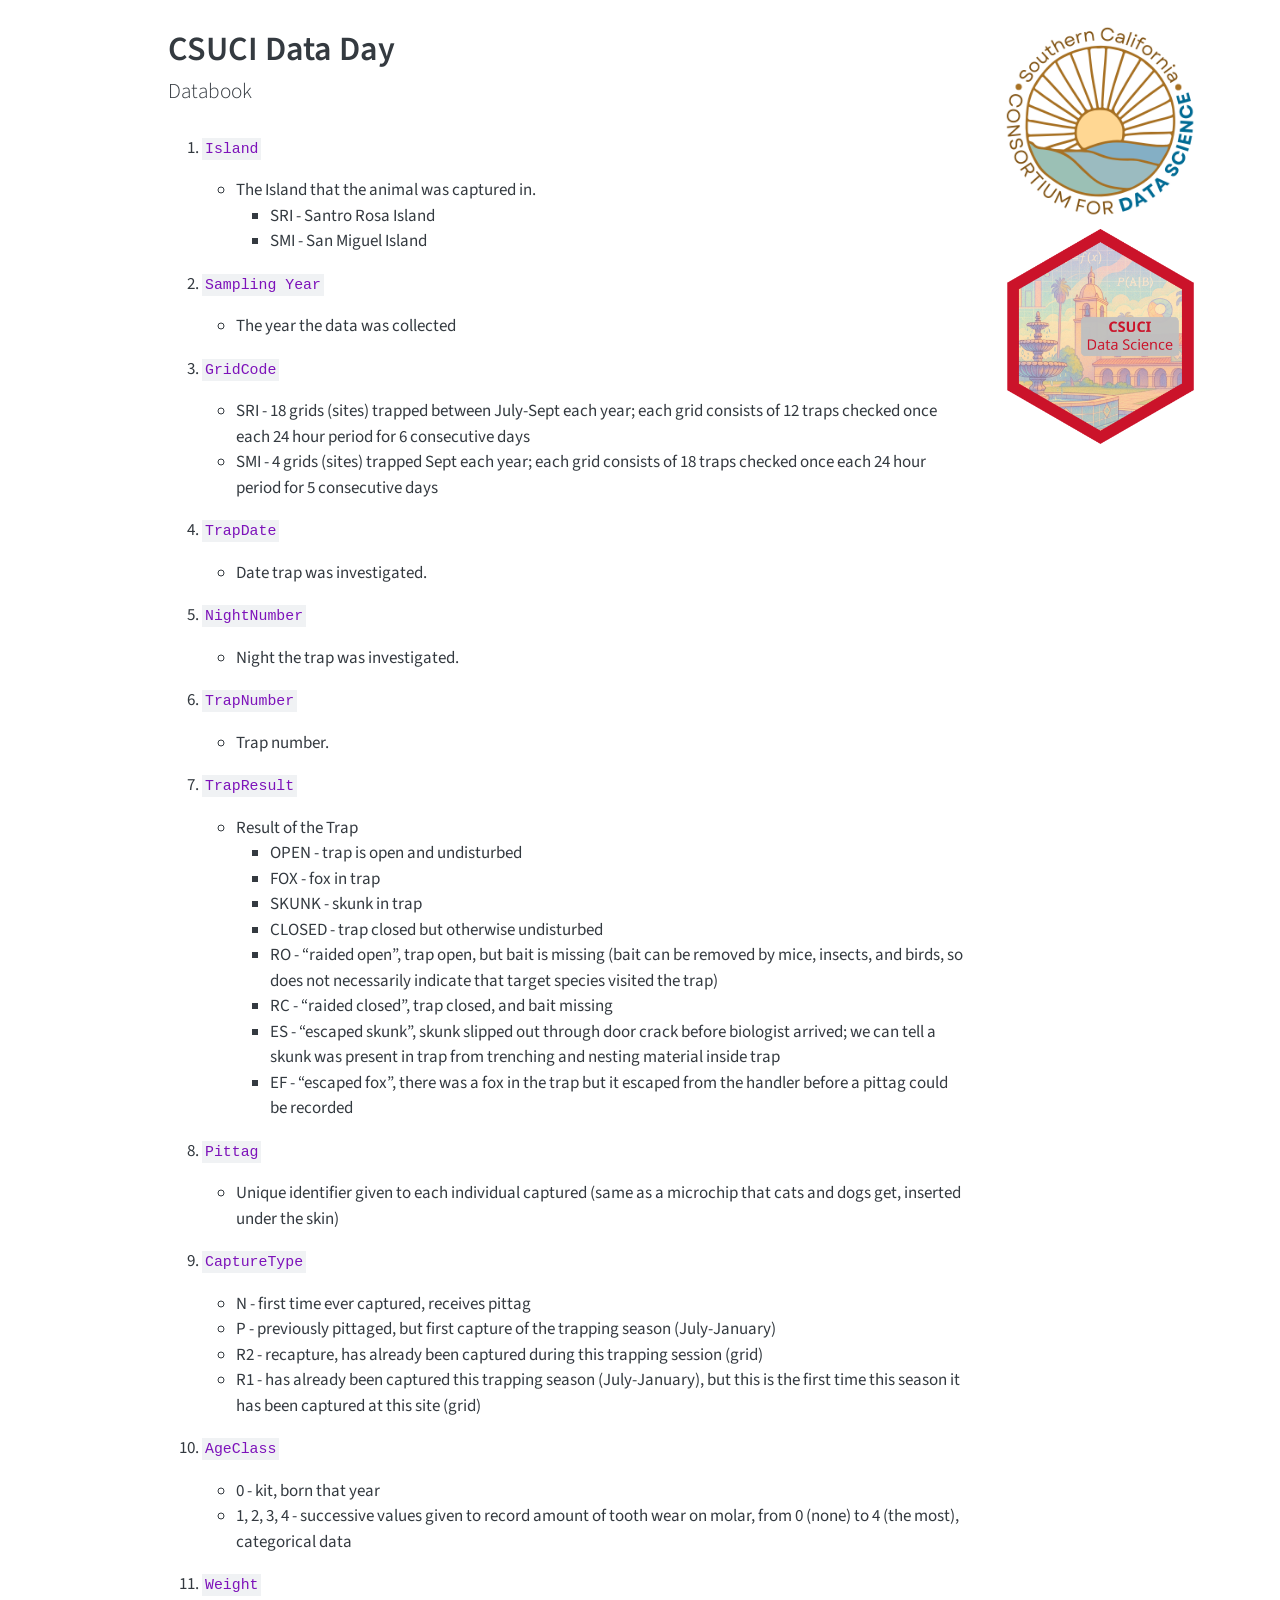
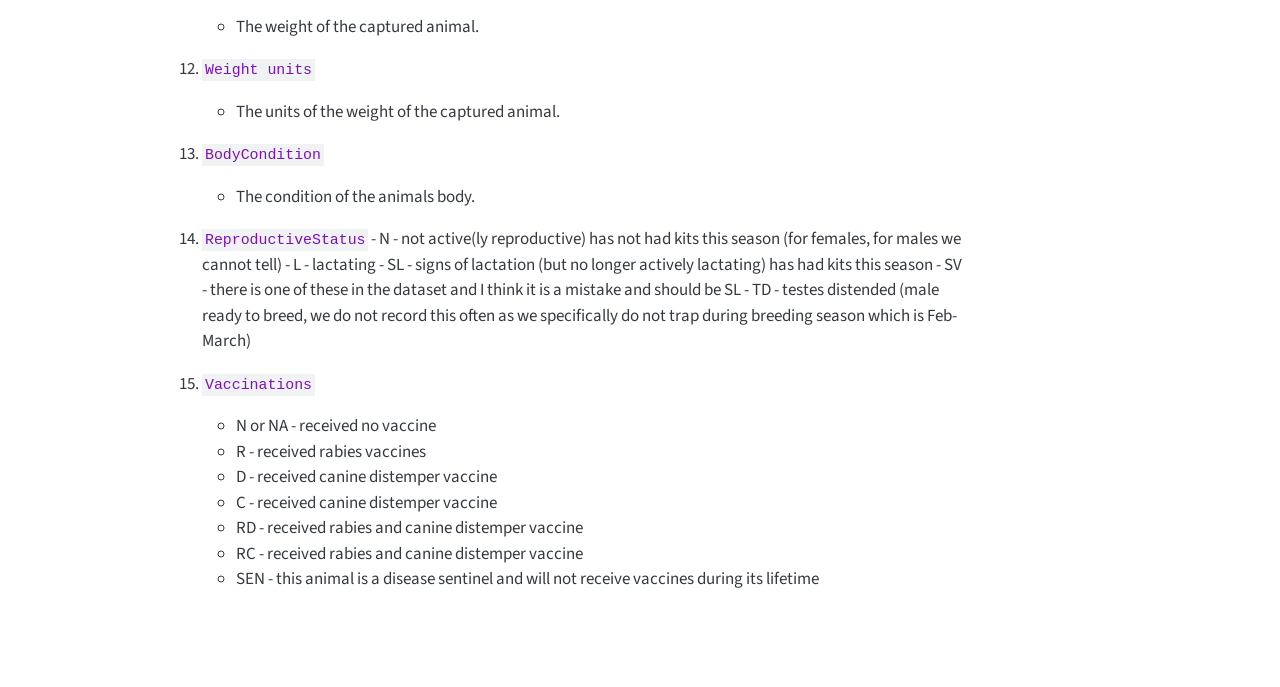
==== docs/databook.html @ dd6a7073 "Updates" ====
<!DOCTYPE html>
<html xmlns="http://www.w3.org/1999/xhtml" lang="en" xml:lang="en"><head>

<meta charset="utf-8">
<meta name="generator" content="quarto-1.10.18">

<meta name="viewport" content="width=device-width, initial-scale=1.0, user-scalable=yes">


<title>CSUCI Data Day</title>
<style>
/* Default styles provided by pandoc.
** See https://pandoc.org/MANUAL.html#variables-for-html for config info.
*/
span.smallcaps{font-variant: small-caps;}
div.columns{display: flex; gap: 1.5em;}
div.column{flex: auto;}
@media screen {
div.columns{gap: min(4vw, 1.5em);}
div.column{overflow-x: auto;}
}
div.hanging-indent{margin-left: 1.5em; text-indent: -1.5em;}
ul.task-list{list-style: none;}
ul.task-list li input[type="checkbox"] {
  width: 0.8em;
  margin: 0 0.8em 0.2em -1em; /* quarto-specific, see https://github.com/quarto-dev/quarto-cli/issues/4556 */ 
  vertical-align: middle;
}
</style>


<script src="site_libs/quarto-nav/quarto-nav.js"></script>
<script src="site_libs/quarto-nav/headroom.min.js"></script>
<script src="site_libs/clipboard/clipboard.min.js"></script>
<script src="site_libs/quarto-search/autocomplete.umd.js"></script>
<script src="site_libs/quarto-search/fuse.min.js"></script>
<script src="site_libs/quarto-search/quarto-search.js"></script>
<meta name="quarto:offset" content="./">
<script src="site_libs/quarto-html/quarto.js" type="module"></script>
<script src="site_libs/quarto-html/tabsets/tabsets.js" type="module"></script>
<script src="site_libs/quarto-html/popper.min.js"></script>
<script src="site_libs/quarto-html/tippy.umd.min.js"></script>
<script src="site_libs/quarto-html/anchor.min.js"></script>
<link href="site_libs/quarto-html/tippy.css" rel="stylesheet">
<link href="site_libs/quarto-html/quarto-syntax-highlighting-64a204ab8560d761af7679ceaba22944.css" rel="stylesheet" id="quarto-text-highlighting-styles">
<script src="site_libs/bootstrap/bootstrap.min.js"></script>
<link href="site_libs/bootstrap/bootstrap-icons.css" rel="stylesheet">
<link href="site_libs/bootstrap/bootstrap-1b3b5937cdb6a43c8b1cc6bb4ac6672c.min.css" rel="stylesheet" append-hash="true" id="quarto-bootstrap" data-mode="light">
<script id="quarto-search-options" type="application/json">{
  "location": "navbar",
  "copy-button": false,
  "collapse-after": 3,
  "panel-placement": "end",
  "type": "overlay",
  "limit": 50,
  "keyboard-shortcut": [
    "f",
    "/",
    "s"
  ],
  "show-item-context": false,
  "language": {
    "search-no-results-text": "No results",
    "search-matching-documents-text": "matching documents",
    "search-copy-link-title": "Copy link to search",
    "search-hide-matches-text": "Hide additional matches",
    "search-more-match-text": "more match in this document",
    "search-more-matches-text": "more matches in this document",
    "search-clear-button-title": "Clear",
    "search-text-placeholder": "",
    "search-detached-cancel-button-title": "Cancel",
    "search-submit-button-title": "Submit",
    "search-label": "Search"
  }
}</script>


<link rel="stylesheet" href="styles.css">
</head>

<body class="quarto-light">

<div id="quarto-search-results"></div>
<!-- content -->
<div id="quarto-content" class="quarto-container page-columns page-rows-contents page-layout-article">
<!-- sidebar -->
<!-- margin-sidebar -->
    <div id="quarto-margin-sidebar" class="sidebar margin-sidebar"><div class="quarto-margin-header"><div class="margin-header-item">
<p><img src="./img/SCCDS.png" class="img-fluid"> <img src="./img/csuci_ds2.png" class="img-fluid"></p>
</div></div>
        
    </div>
<!-- main -->
<main class="content" id="quarto-document-content">

<header id="title-block-header" class="quarto-title-block default">
<div class="quarto-title">
<h1 class="title">CSUCI Data Day</h1>
<p class="subtitle lead">Databook</p>
</div>



<div class="quarto-title-meta">

    
  
    
  </div>
  


</header>


<ol type="1">
<li><p><code>Island</code></p>
<ul>
<li>The Island that the animal was captured in.
<ul>
<li>SRI - Santro Rosa Island</li>
<li>SMI - San Miguel Island</li>
</ul></li>
</ul></li>
<li><p><code>Sampling Year</code></p>
<ul>
<li>The year the data was collected</li>
</ul></li>
<li><p><code>GridCode</code></p>
<ul>
<li>SRI - 18 grids (sites) trapped between July-Sept each year; each grid consists of 12 traps checked once each 24 hour period for 6 consecutive days</li>
<li>SMI - 4 grids (sites) trapped Sept each year; each grid consists of 18 traps checked once each 24 hour period for 5 consecutive days</li>
</ul></li>
<li><p><code>TrapDate</code></p>
<ul>
<li>Date trap was investigated.</li>
</ul></li>
<li><p><code>NightNumber</code></p>
<ul>
<li>Night the trap was investigated.</li>
</ul></li>
<li><p><code>TrapNumber</code></p>
<ul>
<li>Trap number.</li>
</ul></li>
<li><p><code>TrapResult</code></p>
<ul>
<li>Result of the Trap
<ul>
<li>OPEN - trap is open and undisturbed</li>
<li>FOX - fox in trap</li>
<li>SKUNK - skunk in trap</li>
<li>CLOSED - trap closed but otherwise undisturbed</li>
<li>RO - “raided open”, trap open, but bait is missing (bait can be removed by mice, insects, and birds, so does not necessarily indicate that target species visited the trap)</li>
<li>RC - “raided closed”, trap closed, and bait missing</li>
<li>ES - “escaped skunk”, skunk slipped out through door crack before biologist arrived; we can tell a skunk was present in trap from trenching and nesting material inside trap</li>
<li>EF - “escaped fox”, there was a fox in the trap but it escaped from the handler before a pittag could be recorded</li>
</ul></li>
</ul></li>
<li><p><code>Pittag</code></p>
<ul>
<li>Unique identifier given to each individual captured (same as a microchip that cats and dogs get, inserted under the skin)</li>
</ul></li>
<li><p><code>CaptureType</code></p>
<ul>
<li>N - first time ever captured, receives pittag</li>
<li>P - previously pittaged, but first capture of the trapping season (July-January)</li>
<li>R2 - recapture, has already been captured during this trapping session (grid)</li>
<li>R1 - has already been captured this trapping season (July-January), but this is the first time this season it has been captured at this site (grid)</li>
</ul></li>
<li><p><code>AgeClass</code></p>
<ul>
<li>0 - kit, born that year</li>
<li>1, 2, 3, 4 - successive values given to record amount of tooth wear on molar, from 0 (none) to 4 (the most), categorical data</li>
</ul></li>
<li><p><code>Weight</code></p>
<ul>
<li>The weight of the captured animal.</li>
</ul></li>
<li><p><code>Weight units</code></p>
<ul>
<li>The units of the weight of the captured animal.</li>
</ul></li>
<li><p><code>BodyCondition</code></p>
<ul>
<li>The condition of the animals body.</li>
</ul></li>
<li><p><code>ReproductiveStatus</code> - N - not active(ly reproductive) has not had kits this season (for females, for males we cannot tell) - L - lactating - SL - signs of lactation (but no longer actively lactating) has had kits this season - SV - there is one of these in the dataset and I think it is a mistake and should be SL - TD - testes distended (male ready to breed, we do not record this often as we specifically do not trap during breeding season which is Feb-March)</p></li>
<li><p><code>Vaccinations</code></p>
<ul>
<li>N or NA - received no vaccine</li>
<li>R - received rabies vaccines</li>
<li>D - received canine distemper vaccine</li>
<li>C - received canine distemper vaccine</li>
<li>RD - received rabies and canine distemper vaccine</li>
<li>RC - received rabies and canine distemper vaccine</li>
<li>SEN - this animal is a disease sentinel and will not receive vaccines during its lifetime</li>
</ul></li>
</ol>



</main> <!-- /main -->
<script id="quarto-html-after-body" type="application/javascript">
  window.document.addEventListener("DOMContentLoaded", function (event) {
    const icon = "";
    const anchorJS = new window.AnchorJS();
    anchorJS.options = {
      placement: 'right',
      icon: icon
    };
    anchorJS.add('.anchored');
    const isCodeAnnotation = (el) => {
      for (const clz of el.classList) {
        if (clz.startsWith('code-annotation-')) {                     
          return true;
        }
      }
      return false;
    }
    const onCopySuccess = function(e) {
      // button target
      const button = e.trigger;
      // don't keep focus
      button.blur();
      // flash "checked"
      button.classList.add('code-copy-button-checked');
      var currentTitle = button.getAttribute("title");
      button.setAttribute("title", "Copied!");
      let tooltip;
      if (window.bootstrap) {
        button.setAttribute("data-bs-toggle", "tooltip");
        button.setAttribute("data-bs-placement", "left");
        button.setAttribute("data-bs-title", "Copied!");
        tooltip = new bootstrap.Tooltip(button, 
          { trigger: "manual", 
            customClass: "code-copy-button-tooltip",
            offset: [0, -8]});
        tooltip.show();    
      }
      setTimeout(function() {
        if (tooltip) {
          tooltip.hide();
          button.removeAttribute("data-bs-title");
          button.removeAttribute("data-bs-toggle");
          button.removeAttribute("data-bs-placement");
        }
        button.setAttribute("title", currentTitle);
        button.classList.remove('code-copy-button-checked');
      }, 1000);
      // clear code selection
      e.clearSelection();
    }
    const getTextToCopy = function(trigger) {
      const outerScaffold = trigger.parentElement.cloneNode(true);
      const codeEl = outerScaffold.querySelector('code');
      for (const childEl of codeEl.children) {
        if (isCodeAnnotation(childEl)) {
          childEl.remove();
        }
      }
      return codeEl.innerText;
    }
    const clipboard = new window.ClipboardJS('.code-copy-button:not([data-in-quarto-modal])', {
      text: getTextToCopy
    });
    clipboard.on('success', onCopySuccess);
    if (window.document.getElementById('quarto-embedded-source-code-modal')) {
      const clipboardModal = new window.ClipboardJS('.code-copy-button[data-in-quarto-modal]', {
        text: getTextToCopy,
        container: window.document.getElementById('quarto-embedded-source-code-modal')
      });
      clipboardModal.on('success', onCopySuccess);
    }
      var localhostRegex = new RegExp(/^(?:http|https):\/\/localhost\:?[0-9]*\//);
      var mailtoRegex = new RegExp(/^mailto:/);
        var filterRegex = new RegExp("www\.inqs\.info\/ci_data_day_26");
      var isInternal = (href) => {
          return filterRegex.test(href) || localhostRegex.test(href) || mailtoRegex.test(href);
      }
      // Inspect non-navigation links and adorn them if external
     var links = window.document.querySelectorAll('a[href]:not(.nav-link):not(.navbar-brand):not(.toc-action):not(.sidebar-link):not(.sidebar-item-toggle):not(.pagination-link):not(.no-external):not([aria-hidden]):not(.dropdown-item):not(.quarto-navigation-tool):not(.about-link)');
      for (var i=0; i<links.length; i++) {
        const link = links[i];
        if (!isInternal(link.href)) {
          // undo the damage that might have been done by quarto-nav.js in the case of
          // links that we want to consider external
          if (link.dataset.originalHref !== undefined) {
            link.href = link.dataset.originalHref;
          }
        }
      }
    function tippyHover(el, contentFn, onTriggerFn, onUntriggerFn) {
      const config = {
        allowHTML: true,
        maxWidth: 500,
        delay: 100,
        arrow: false,
        appendTo: function(el) {
            return el.parentElement;
        },
        interactive: true,
        interactiveBorder: 10,
        theme: 'quarto',
        placement: 'bottom-start',
      };
      if (contentFn) {
        config.content = contentFn;
      }
      if (onTriggerFn) {
        config.onTrigger = onTriggerFn;
      }
      if (onUntriggerFn) {
        config.onUntrigger = onUntriggerFn;
      }
      window.tippy(el, config); 
    }
    const noterefs = window.document.querySelectorAll('a[role="doc-noteref"]');
    for (var i=0; i<noterefs.length; i++) {
      const ref = noterefs[i];
      tippyHover(ref, function() {
        // use id or data attribute instead here
        let href = ref.getAttribute('data-footnote-href') || ref.getAttribute('href');
        try { href = new URL(href).hash; } catch {}
        const id = href.replace(/^#\/?/, "");
        const note = window.document.getElementById(id);
        if (note) {
          return note.innerHTML;
        } else {
          return "";
        }
      });
    }
    const xrefs = window.document.querySelectorAll('a.quarto-xref');
    const processXRef = (id, note) => {
      // Strip column container classes
      const stripColumnClz = (el) => {
        el.classList.remove("page-full", "page-columns");
        if (el.children) {
          for (const child of el.children) {
            stripColumnClz(child);
          }
        }
      }
      stripColumnClz(note)
      if (id === null || id.startsWith('sec-')) {
        // Special case sections, only their first couple elements
        const container = document.createElement("div");
        if (note.children && note.children.length > 2) {
          container.appendChild(note.children[0].cloneNode(true));
          for (let i = 1; i < note.children.length; i++) {
            const child = note.children[i];
            if (child.tagName === "P" && child.innerText === "") {
              continue;
            } else {
              container.appendChild(child.cloneNode(true));
              break;
            }
          }
          if (window.Quarto?.typesetMath) {
            window.Quarto.typesetMath(container);
          }
          return container.innerHTML
        } else {
          if (window.Quarto?.typesetMath) {
            window.Quarto.typesetMath(note);
          }
          return note.innerHTML;
        }
      } else {
        // Remove any anchor links if they are present
        const anchorLink = note.querySelector('a.anchorjs-link');
        if (anchorLink) {
          anchorLink.remove();
        }
        if (window.Quarto?.typesetMath) {
          window.Quarto.typesetMath(note);
        }
        if (note.classList.contains("callout")) {
          return note.outerHTML;
        } else {
          return note.innerHTML;
        }
      }
    }
    for (var i=0; i<xrefs.length; i++) {
      const xref = xrefs[i];
      tippyHover(xref, undefined, function(instance) {
        instance.disable();
        let url = xref.getAttribute('href');
        let hash = undefined; 
        if (url.startsWith('#')) {
          hash = url;
        } else {
          try { hash = new URL(url).hash; } catch {}
        }
        if (hash) {
          const id = hash.replace(/^#\/?/, "");
          const note = window.document.getElementById(id);
          if (note !== null) {
            try {
              const html = processXRef(id, note.cloneNode(true));
              instance.setContent(html);
            } finally {
              instance.enable();
              instance.show();
            }
          } else {
            // See if we can fetch this
            fetch(url.split('#')[0])
            .then(res => res.text())
            .then(html => {
              const parser = new DOMParser();
              const htmlDoc = parser.parseFromString(html, "text/html");
              const note = htmlDoc.getElementById(id);
              if (note !== null) {
                const html = processXRef(id, note);
                instance.setContent(html);
              } 
            }).finally(() => {
              instance.enable();
              instance.show();
            });
          }
        } else {
          // See if we can fetch a full url (with no hash to target)
          // This is a special case and we should probably do some content thinning / targeting
          fetch(url)
          .then(res => res.text())
          .then(html => {
            const parser = new DOMParser();
            const htmlDoc = parser.parseFromString(html, "text/html");
            const note = htmlDoc.querySelector('main.content');
            if (note !== null) {
              // This should only happen for chapter cross references
              // (since there is no id in the URL)
              // remove the first header
              if (note.children.length > 0 && note.children[0].tagName === "HEADER") {
                note.children[0].remove();
              }
              const html = processXRef(null, note);
              instance.setContent(html);
            } 
          }).finally(() => {
            instance.enable();
            instance.show();
          });
        }
      }, function(instance) {
      });
    }
        let selectedAnnoteEl;
        const selectorForAnnotation = ( cell, annotation) => {
          let cellAttr = 'data-code-cell="' + cell + '"';
          let lineAttr = 'data-code-annotation="' +  annotation + '"';
          const selector = 'span[' + cellAttr + '][' + lineAttr + ']';
          return selector;
        }
        const selectCodeLines = (annoteEl) => {
          const doc = window.document;
          const targetCell = annoteEl.getAttribute("data-target-cell");
          const targetAnnotation = annoteEl.getAttribute("data-target-annotation");
          const annoteSpan = window.document.querySelector(selectorForAnnotation(targetCell, targetAnnotation));
          const lines = annoteSpan.getAttribute("data-code-lines").split(",");
          const lineIds = lines.map((line) => {
            return targetCell + "-" + line;
          })
          let top = null;
          let height = null;
          let parent = null;
          if (lineIds.length > 0) {
              //compute the position of the single el (top and bottom and make a div)
              const el = window.document.getElementById(lineIds[0]);
              top = el.offsetTop;
              height = el.offsetHeight;
              parent = el.parentElement.parentElement;
            if (lineIds.length > 1) {
              const lastEl = window.document.getElementById(lineIds[lineIds.length - 1]);
              const bottom = lastEl.offsetTop + lastEl.offsetHeight;
              height = bottom - top;
            }
            if (top !== null && height !== null && parent !== null) {
              // cook up a div (if necessary) and position it 
              let div = window.document.getElementById("code-annotation-line-highlight");
              if (div === null) {
                div = window.document.createElement("div");
                div.setAttribute("id", "code-annotation-line-highlight");
                div.style.position = 'absolute';
                parent.appendChild(div);
              }
              div.style.top = top - 2 + "px";
              div.style.height = height + 4 + "px";
              div.style.left = 0;
              let gutterDiv = window.document.getElementById("code-annotation-line-highlight-gutter");
              if (gutterDiv === null) {
                gutterDiv = window.document.createElement("div");
                gutterDiv.setAttribute("id", "code-annotation-line-highlight-gutter");
                gutterDiv.style.position = 'absolute';
                const codeCell = window.document.getElementById(targetCell);
                const gutter = codeCell.querySelector('.code-annotation-gutter');
                gutter.appendChild(gutterDiv);
              }
              gutterDiv.style.top = top - 2 + "px";
              gutterDiv.style.height = height + 4 + "px";
            }
            selectedAnnoteEl = annoteEl;
          }
        };
        const unselectCodeLines = () => {
          const elementsIds = ["code-annotation-line-highlight", "code-annotation-line-highlight-gutter"];
          elementsIds.forEach((elId) => {
            const div = window.document.getElementById(elId);
            if (div) {
              div.remove();
            }
          });
          selectedAnnoteEl = undefined;
        };
          // Handle positioning of the toggle
      window.addEventListener(
        "resize",
        throttle(() => {
          elRect = undefined;
          if (selectedAnnoteEl) {
            selectCodeLines(selectedAnnoteEl);
          }
        }, 10)
      );
      function throttle(fn, ms) {
      let throttle = false;
      let timer;
        return (...args) => {
          if(!throttle) { // first call gets through
              fn.apply(this, args);
              throttle = true;
          } else { // all the others get throttled
              if(timer) clearTimeout(timer); // cancel #2
              timer = setTimeout(() => {
                fn.apply(this, args);
                timer = throttle = false;
              }, ms);
          }
        };
      }
        // Attach click handler to the DT
        const annoteDls = window.document.querySelectorAll('dt[data-target-cell]');
        for (const annoteDlNode of annoteDls) {
          annoteDlNode.addEventListener('click', (event) => {
            const clickedEl = event.target;
            if (clickedEl !== selectedAnnoteEl) {
              unselectCodeLines();
              const activeEl = window.document.querySelector('dt[data-target-cell].code-annotation-active');
              if (activeEl) {
                activeEl.classList.remove('code-annotation-active');
              }
              selectCodeLines(clickedEl);
              clickedEl.classList.add('code-annotation-active');
            } else {
              // Unselect the line
              unselectCodeLines();
              clickedEl.classList.remove('code-annotation-active');
            }
          });
        }
    const findCites = (el) => {
      const parentEl = el.parentElement;
      if (parentEl) {
        const cites = parentEl.dataset.cites;
        if (cites) {
          return {
            el,
            cites: cites.split(' ')
          };
        } else {
          return findCites(el.parentElement)
        }
      } else {
        return undefined;
      }
    };
    var bibliorefs = window.document.querySelectorAll('a[role="doc-biblioref"]');
    for (var i=0; i<bibliorefs.length; i++) {
      const ref = bibliorefs[i];
      const citeInfo = findCites(ref);
      if (citeInfo) {
        tippyHover(citeInfo.el, function() {
          var popup = window.document.createElement('div');
          citeInfo.cites.forEach(function(cite) {
            var citeDiv = window.document.createElement('div');
            citeDiv.classList.add('hanging-indent');
            citeDiv.classList.add('csl-entry');
            var biblioDiv = window.document.getElementById('ref-' + cite);
            if (biblioDiv) {
              citeDiv.innerHTML = biblioDiv.innerHTML;
            }
            popup.appendChild(citeDiv);
          });
          return popup.innerHTML;
        });
      }
    }
  });
  </script>
</div> <!-- /content -->




</body></html>
---- docs/site_libs/quarto-html/tippy.css ----
.tippy-box[data-animation=fade][data-state=hidden]{opacity:0}[data-tippy-root]{max-width:calc(100vw - 10px)}.tippy-box{position:relative;background-color:#333;color:#fff;border-radius:4px;font-size:14px;line-height:1.4;white-space:normal;outline:0;transition-property:transform,visibility,opacity}.tippy-box[data-placement^=top]>.tippy-arrow{bottom:0}.tippy-box[data-placement^=top]>.tippy-arrow:before{bottom:-7px;left:0;border-width:8px 8px 0;border-top-color:initial;transform-origin:center top}.tippy-box[data-placement^=bottom]>.tippy-arrow{top:0}.tippy-box[data-placement^=bottom]>.tippy-arrow:before{top:-7px;left:0;border-width:0 8px 8px;border-bottom-color:initial;transform-origin:center bottom}.tippy-box[data-placement^=left]>.tippy-arrow{right:0}.tippy-box[data-placement^=left]>.tippy-arrow:before{border-width:8px 0 8px 8px;border-left-color:initial;right:-7px;transform-origin:center left}.tippy-box[data-placement^=right]>.tippy-arrow{left:0}.tippy-box[data-placement^=right]>.tippy-arrow:before{left:-7px;border-width:8px 8px 8px 0;border-right-color:initial;transform-origin:center right}.tippy-box[data-inertia][data-state=visible]{transition-timing-function:cubic-bezier(.54,1.5,.38,1.11)}.tippy-arrow{width:16px;height:16px;color:#333}.tippy-arrow:before{content:"";position:absolute;border-color:transparent;border-style:solid}.tippy-content{position:relative;padding:5px 9px;z-index:1}
---- docs/site_libs/quarto-html/quarto-syntax-highlighting-64a204ab8560d761af7679ceaba22944.css ----
/* quarto syntax highlight colors */
:root {
  --quarto-hl-ot-color: #003B4F;
  --quarto-hl-at-color: #657422;
  --quarto-hl-ss-color: #20794D;
  --quarto-hl-an-color: #5E5E5E;
  --quarto-hl-fu-color: #4758AB;
  --quarto-hl-st-color: #20794D;
  --quarto-hl-cf-color: #003B4F;
  --quarto-hl-op-color: #5E5E5E;
  --quarto-hl-er-color: #AD0000;
  --quarto-hl-bn-color: #AD0000;
  --quarto-hl-al-color: #AD0000;
  --quarto-hl-va-color: #111111;
  --quarto-hl-bu-color: inherit;
  --quarto-hl-ex-color: inherit;
  --quarto-hl-pp-color: #AD0000;
  --quarto-hl-in-color: #5E5E5E;
  --quarto-hl-vs-color: #20794D;
  --quarto-hl-wa-color: #5E5E5E;
  --quarto-hl-do-color: #5E5E5E;
  --quarto-hl-im-color: #00769E;
  --quarto-hl-ch-color: #20794D;
  --quarto-hl-dt-color: #AD0000;
  --quarto-hl-fl-color: #AD0000;
  --quarto-hl-co-color: #5E5E5E;
  --quarto-hl-cv-color: #5E5E5E;
  --quarto-hl-cn-color: #8f5902;
  --quarto-hl-sc-color: #5E5E5E;
  --quarto-hl-dv-color: #AD0000;
  --quarto-hl-kw-color: #003B4F;
}

/* other quarto variables */
:root {
  --quarto-font-monospace: SFMono-Regular, Menlo, Monaco, Consolas, "Liberation Mono", "Courier New", monospace;
}

/* syntax highlight based on Pandoc's rules */
pre > code.sourceCode > span {
  color: #003B4F;
}

code.sourceCode > span {
  color: #003B4F;
}

div.sourceCode,
div.sourceCode pre.sourceCode {
  color: #003B4F;
}

/* Normal */
code span {
  color: #003B4F;
}

/* Alert */
code span.al {
  color: #AD0000;
  font-style: inherit;
}

/* Annotation */
code span.an {
  color: #5E5E5E;
  font-style: inherit;
}

/* Attribute */
code span.at {
  color: #657422;
  font-style: inherit;
}

/* BaseN */
code span.bn {
  color: #AD0000;
  font-style: inherit;
}

/* BuiltIn */
code span.bu {
  font-style: inherit;
}

/* ControlFlow */
code span.cf {
  color: #003B4F;
  font-weight: bold;
  font-style: inherit;
}

/* Char */
code span.ch {
  color: #20794D;
  font-style: inherit;
}

/* Constant */
code span.cn {
  color: #8f5902;
  font-style: inherit;
}

/* Comment */
code span.co {
  color: #5E5E5E;
  font-style: inherit;
}

/* CommentVar */
code span.cv {
  color: #5E5E5E;
  font-style: italic;
}

/* Documentation */
code span.do {
  color: #5E5E5E;
  font-style: italic;
}

/* DataType */
code span.dt {
  color: #AD0000;
  font-style: inherit;
}

/* DecVal */
code span.dv {
  color: #AD0000;
  font-style: inherit;
}

/* Error */
code span.er {
  color: #AD0000;
  font-style: inherit;
}

/* Extension */
code span.ex {
  font-style: inherit;
}

/* Float */
code span.fl {
  color: #AD0000;
  font-style: inherit;
}

/* Function */
code span.fu {
  color: #4758AB;
  font-style: inherit;
}

/* Import */
code span.im {
  color: #00769E;
  font-style: inherit;
}

/* Information */
code span.in {
  color: #5E5E5E;
  font-style: inherit;
}

/* Keyword */
code span.kw {
  color: #003B4F;
  font-weight: bold;
  font-style: inherit;
}

/* Operator */
code span.op {
  color: #5E5E5E;
  font-style: inherit;
}

/* Other */
code span.ot {
  color: #003B4F;
  font-style: inherit;
}

/* Preprocessor */
code span.pp {
  color: #AD0000;
  font-style: inherit;
}

/* SpecialChar */
code span.sc {
  color: #5E5E5E;
  font-style: inherit;
}

/* SpecialString */
code span.ss {
  color: #20794D;
  font-style: inherit;
}

/* String */
code span.st {
  color: #20794D;
  font-style: inherit;
}

/* Variable */
code span.va {
  color: #111111;
  font-style: inherit;
}

/* VerbatimString */
code span.vs {
  color: #20794D;
  font-style: inherit;
}

/* Warning */
code span.wa {
  color: #5E5E5E;
  font-style: italic;
}

.prevent-inlining {
  content: "</";
}

/*# sourceMappingURL=9d8d5bb603a83b8298b89080a598c93b.css.map */
---- docs/styles.css ----
/* css styles */
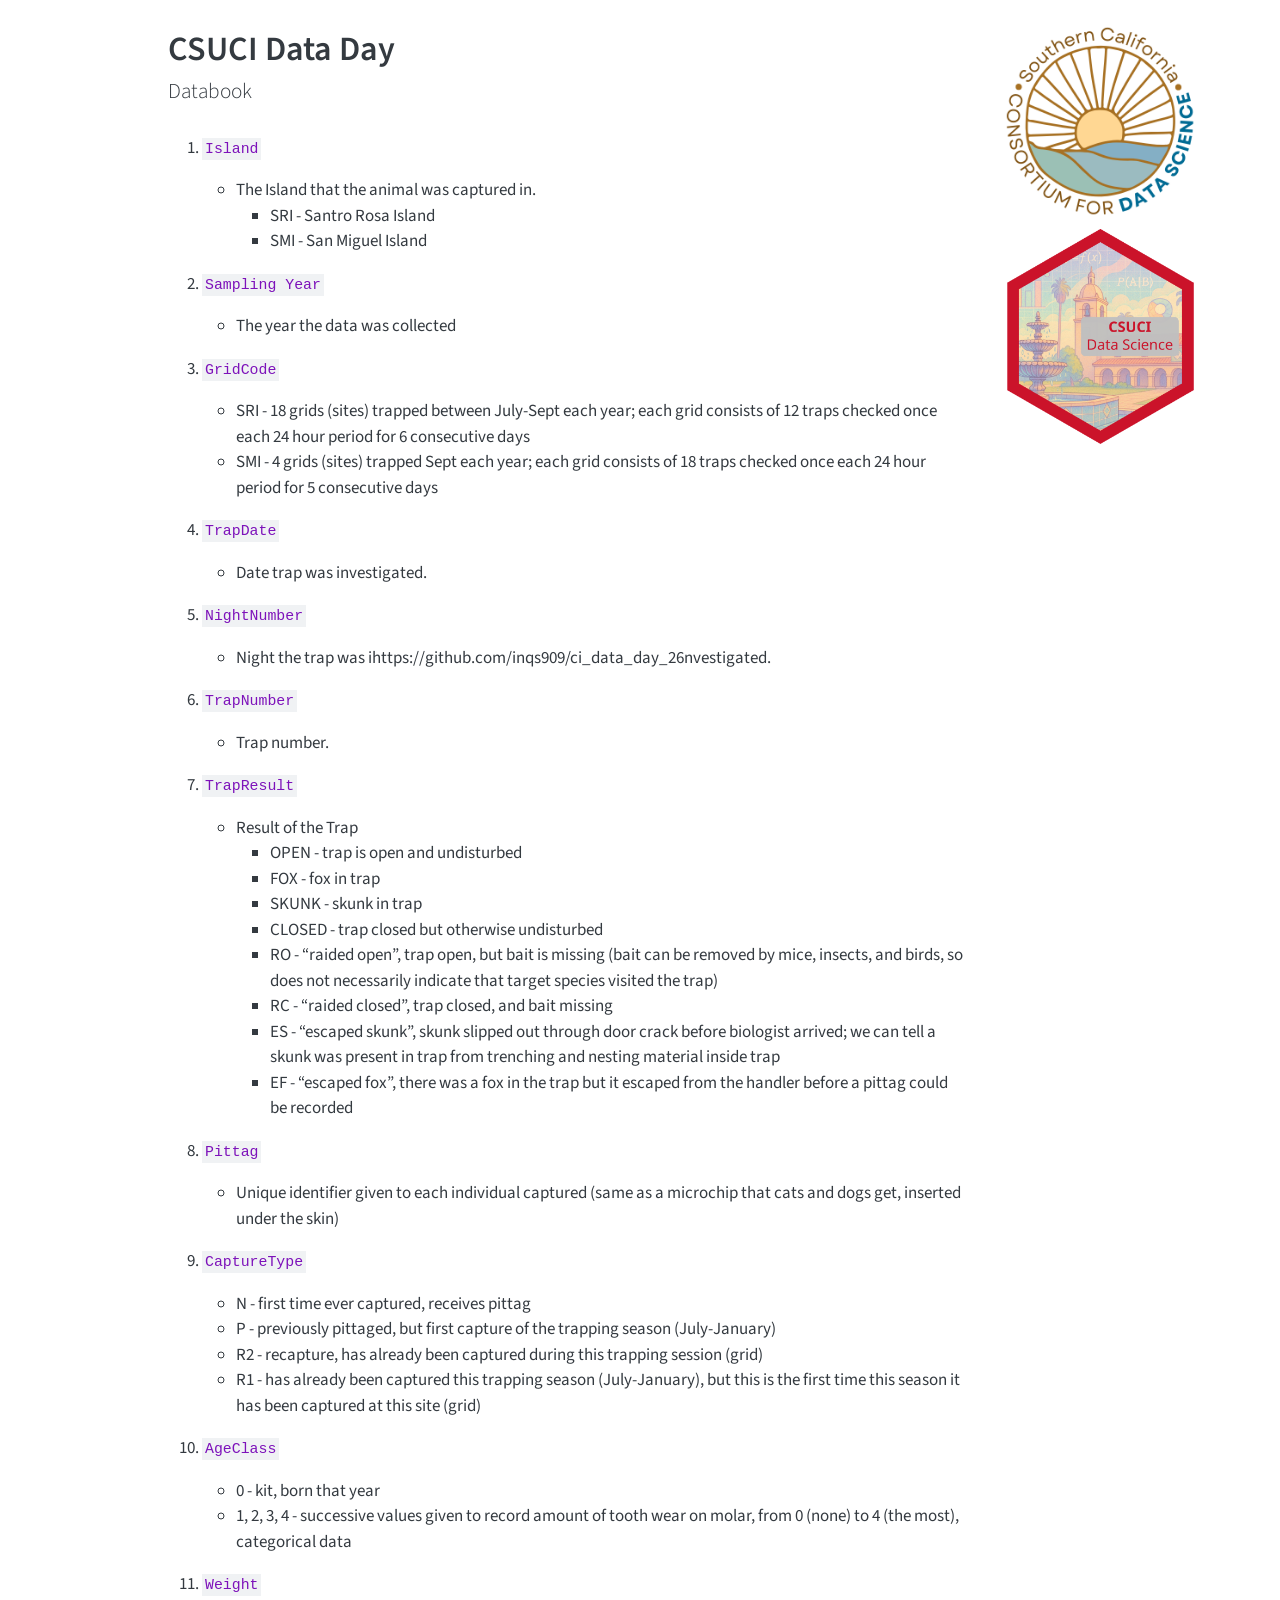
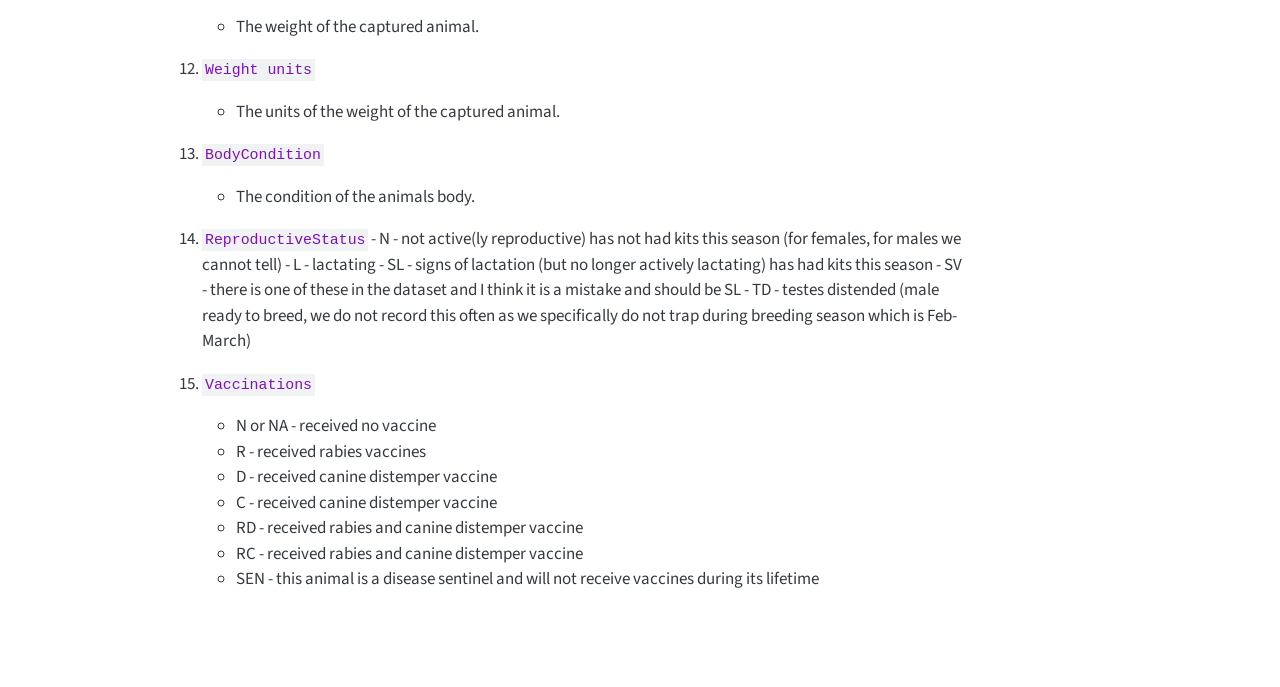
==== commit 38faeabe: "Updates" ====
--- a/docs/databook.html
+++ b/docs/databook.html
@@ -137,7 +137,7 @@
 </ul></li>
 <li><p><code>NightNumber</code></p>
 <ul>
-<li>Night the trap was investigated.</li>
+<li>Night the trap was ihttps://github.com/inqs909/ci_data_day_26nvestigated.</li>
 </ul></li>
 <li><p><code>TrapNumber</code></p>
 <ul>
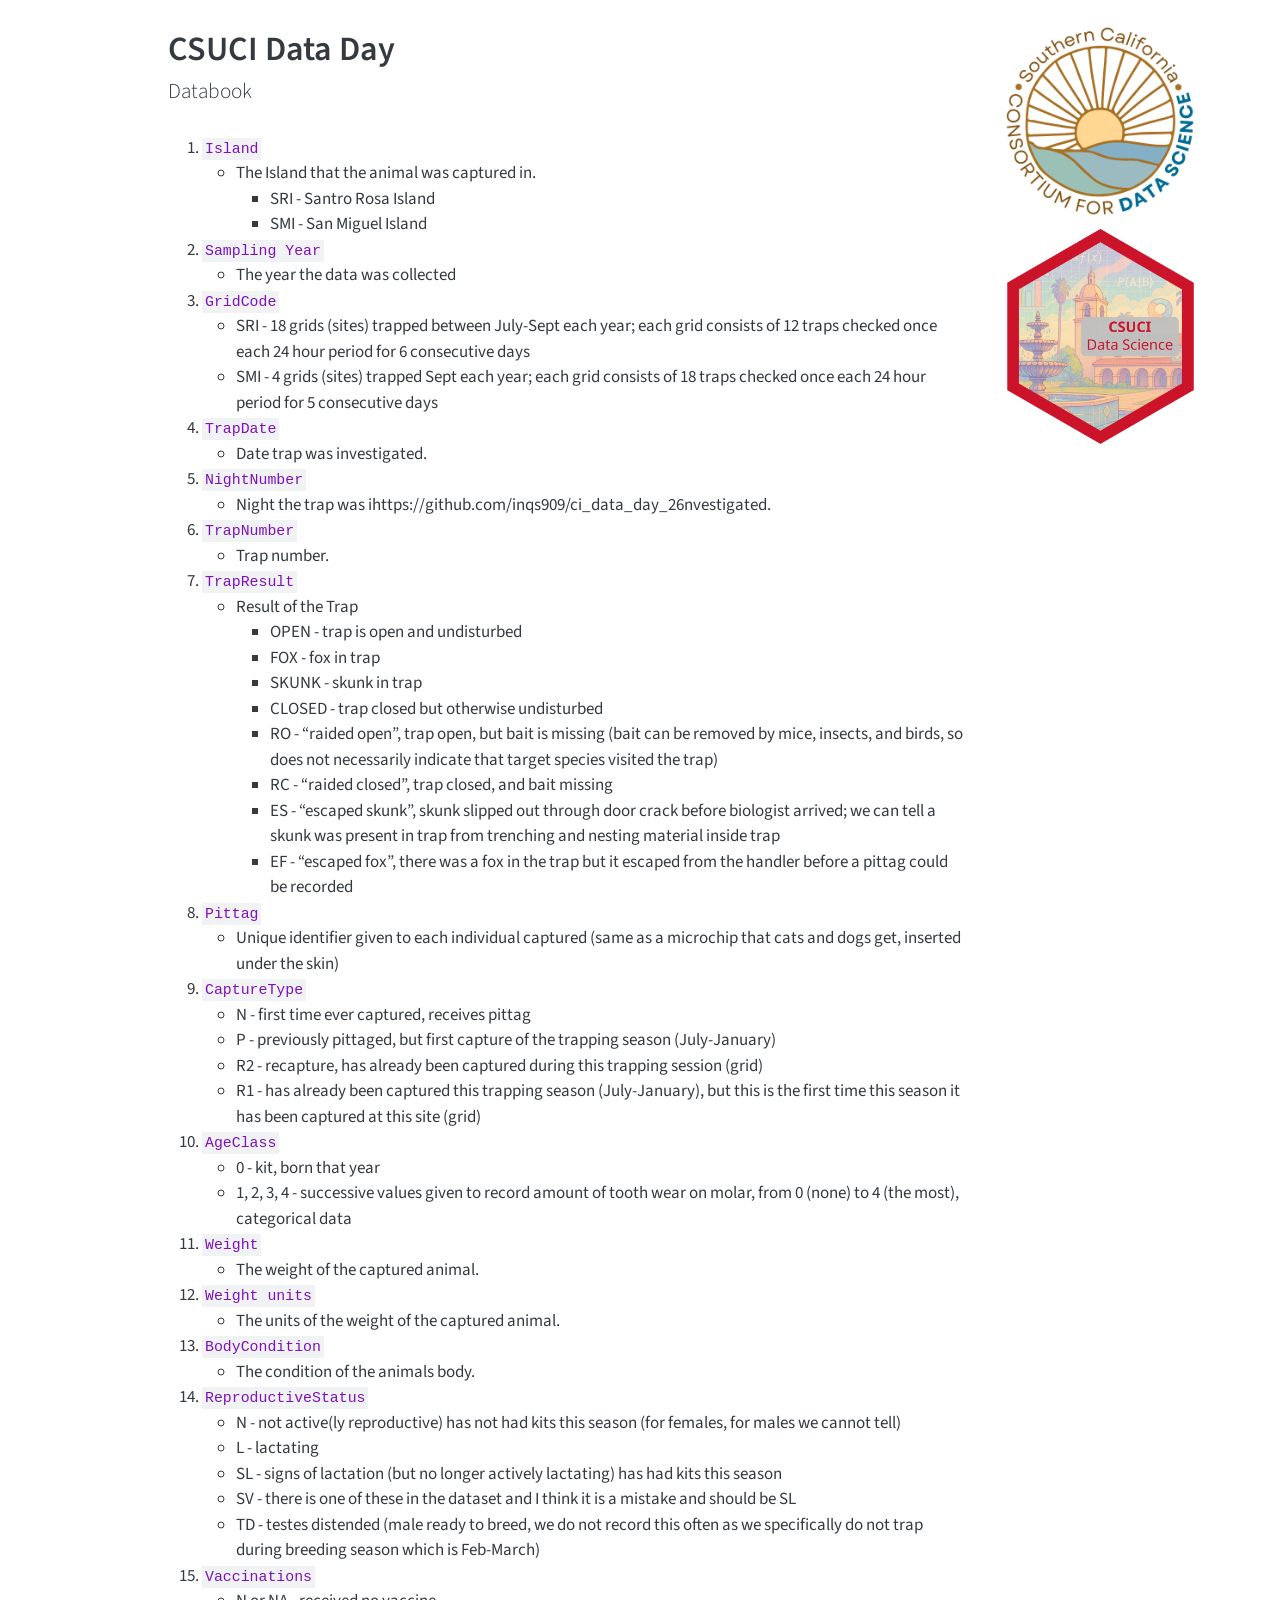
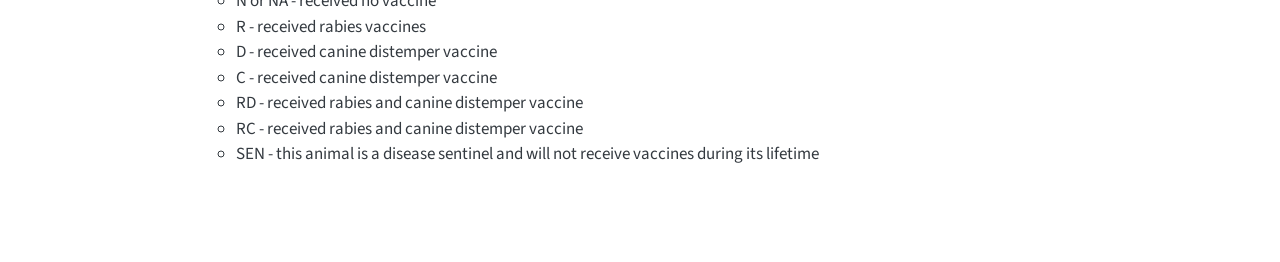
==== commit c3f909c5: "Updates" ====
--- a/docs/databook.html
+++ b/docs/databook.html
@@ -114,7 +114,7 @@
 
 
 <ol type="1">
-<li><p><code>Island</code></p>
+<li><code>Island</code>
 <ul>
 <li>The Island that the animal was captured in.
 <ul>
@@ -122,28 +122,28 @@
 <li>SMI - San Miguel Island</li>
 </ul></li>
 </ul></li>
-<li><p><code>Sampling Year</code></p>
+<li><code>Sampling Year</code>
 <ul>
 <li>The year the data was collected</li>
 </ul></li>
-<li><p><code>GridCode</code></p>
+<li><code>GridCode</code>
 <ul>
 <li>SRI - 18 grids (sites) trapped between July-Sept each year; each grid consists of 12 traps checked once each 24 hour period for 6 consecutive days</li>
 <li>SMI - 4 grids (sites) trapped Sept each year; each grid consists of 18 traps checked once each 24 hour period for 5 consecutive days</li>
 </ul></li>
-<li><p><code>TrapDate</code></p>
+<li><code>TrapDate</code>
 <ul>
 <li>Date trap was investigated.</li>
 </ul></li>
-<li><p><code>NightNumber</code></p>
+<li><code>NightNumber</code>
 <ul>
 <li>Night the trap was ihttps://github.com/inqs909/ci_data_day_26nvestigated.</li>
 </ul></li>
-<li><p><code>TrapNumber</code></p>
+<li><code>TrapNumber</code>
 <ul>
 <li>Trap number.</li>
 </ul></li>
-<li><p><code>TrapResult</code></p>
+<li><code>TrapResult</code>
 <ul>
 <li>Result of the Trap
 <ul>
@@ -157,36 +157,43 @@
 <li>EF - “escaped fox”, there was a fox in the trap but it escaped from the handler before a pittag could be recorded</li>
 </ul></li>
 </ul></li>
-<li><p><code>Pittag</code></p>
+<li><code>Pittag</code>
 <ul>
 <li>Unique identifier given to each individual captured (same as a microchip that cats and dogs get, inserted under the skin)</li>
 </ul></li>
-<li><p><code>CaptureType</code></p>
+<li><code>CaptureType</code>
 <ul>
 <li>N - first time ever captured, receives pittag</li>
 <li>P - previously pittaged, but first capture of the trapping season (July-January)</li>
 <li>R2 - recapture, has already been captured during this trapping session (grid)</li>
 <li>R1 - has already been captured this trapping season (July-January), but this is the first time this season it has been captured at this site (grid)</li>
 </ul></li>
-<li><p><code>AgeClass</code></p>
+<li><code>AgeClass</code>
 <ul>
 <li>0 - kit, born that year</li>
 <li>1, 2, 3, 4 - successive values given to record amount of tooth wear on molar, from 0 (none) to 4 (the most), categorical data</li>
 </ul></li>
-<li><p><code>Weight</code></p>
+<li><code>Weight</code>
 <ul>
 <li>The weight of the captured animal.</li>
 </ul></li>
-<li><p><code>Weight units</code></p>
+<li><code>Weight units</code>
 <ul>
 <li>The units of the weight of the captured animal.</li>
 </ul></li>
-<li><p><code>BodyCondition</code></p>
+<li><code>BodyCondition</code>
 <ul>
 <li>The condition of the animals body.</li>
 </ul></li>
-<li><p><code>ReproductiveStatus</code> - N - not active(ly reproductive) has not had kits this season (for females, for males we cannot tell) - L - lactating - SL - signs of lactation (but no longer actively lactating) has had kits this season - SV - there is one of these in the dataset and I think it is a mistake and should be SL - TD - testes distended (male ready to breed, we do not record this often as we specifically do not trap during breeding season which is Feb-March)</p></li>
-<li><p><code>Vaccinations</code></p>
+<li><code>ReproductiveStatus</code>
+<ul>
+<li>N - not active(ly reproductive) has not had kits this season (for females, for males we cannot tell)</li>
+<li>L - lactating</li>
+<li>SL - signs of lactation (but no longer actively lactating) has had kits this season</li>
+<li>SV - there is one of these in the dataset and I think it is a mistake and should be SL</li>
+<li>TD - testes distended (male ready to breed, we do not record this often as we specifically do not trap during breeding season which is Feb-March)</li>
+</ul></li>
+<li><code>Vaccinations</code>
 <ul>
 <li>N or NA - received no vaccine</li>
 <li>R - received rabies vaccines</li>
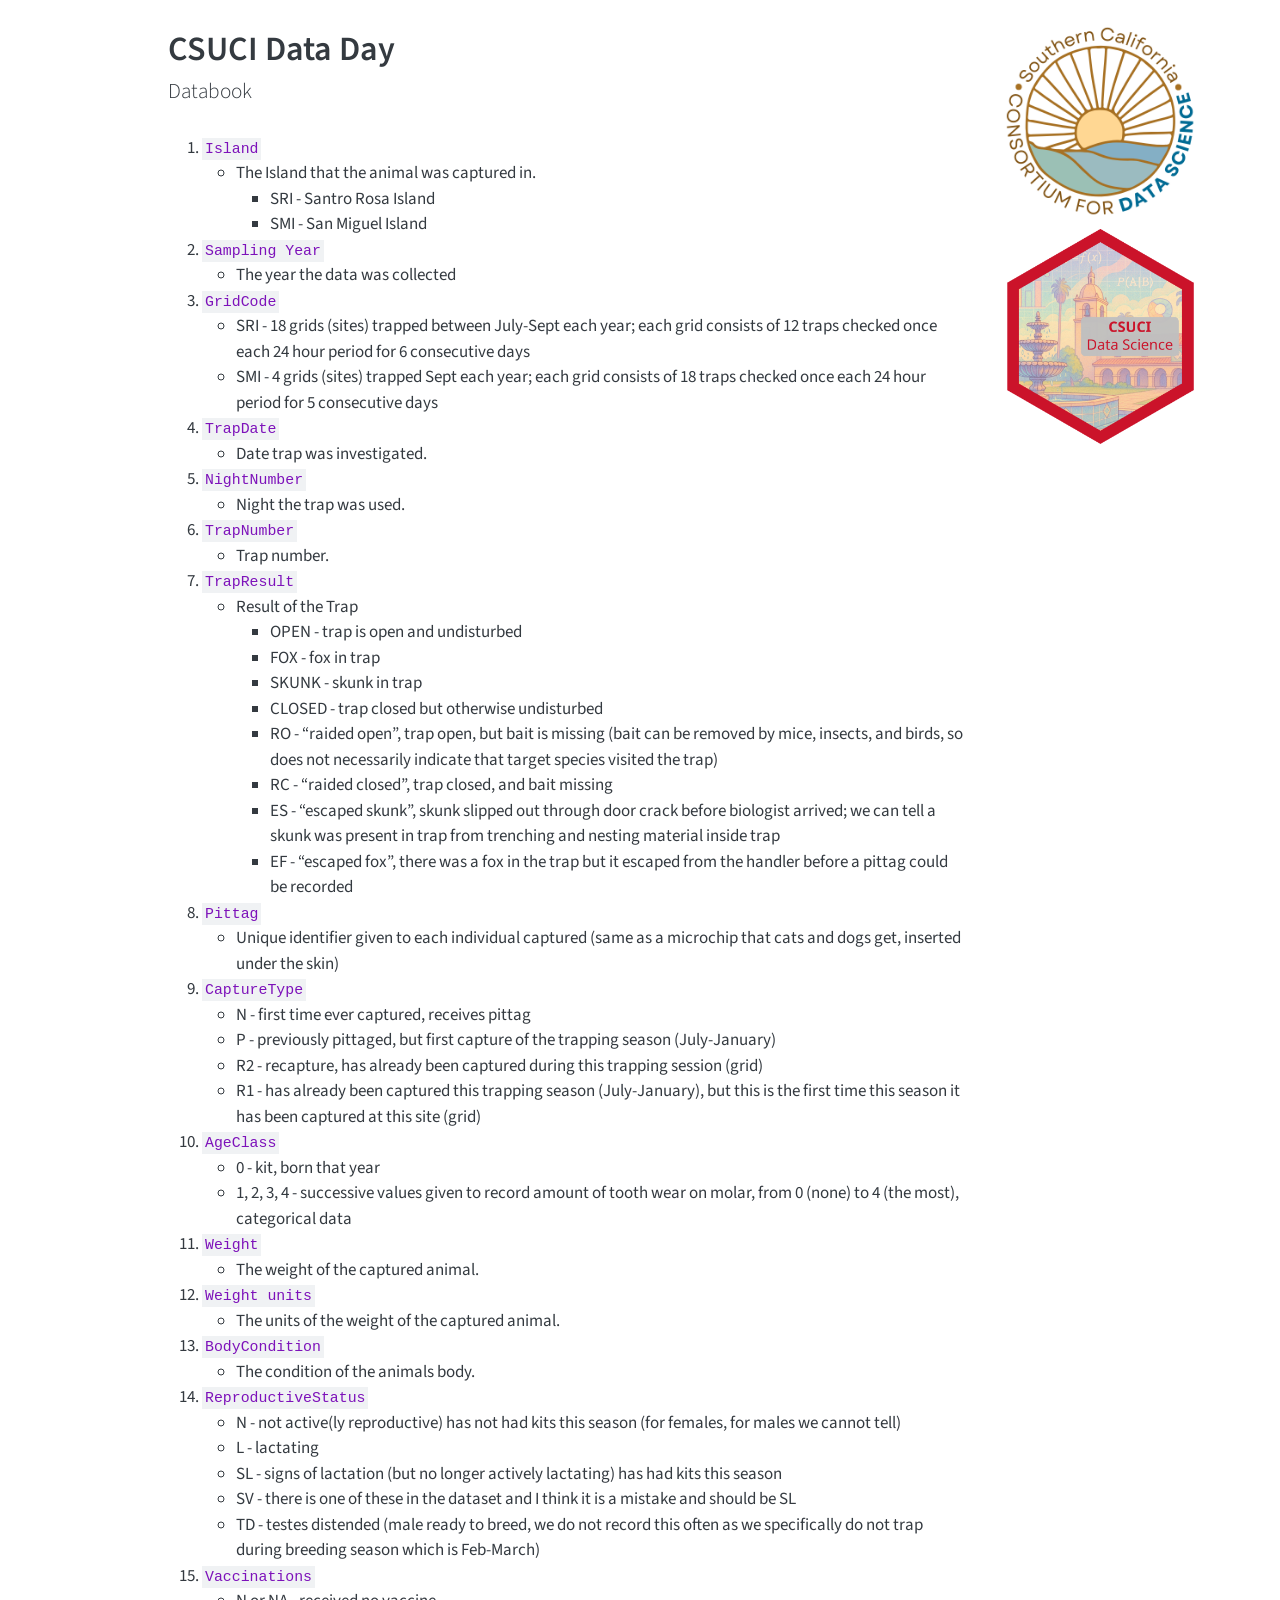
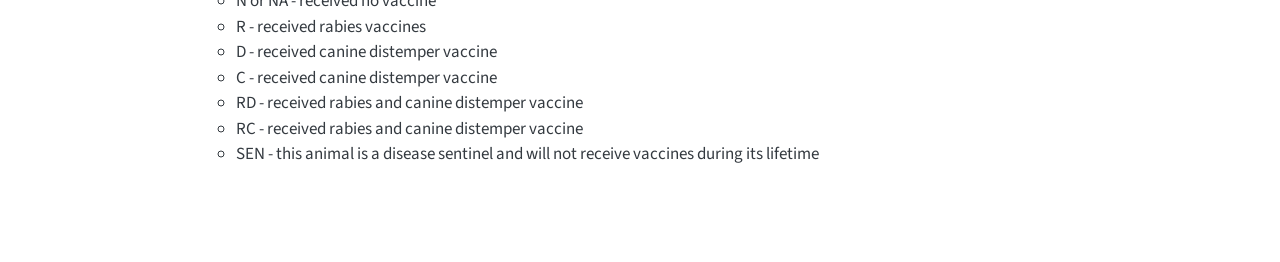
==== commit a359ea42: "Updates" ====
--- a/docs/databook.html
+++ b/docs/databook.html
@@ -137,7 +137,7 @@
 </ul></li>
 <li><code>NightNumber</code>
 <ul>
-<li>Night the trap was ihttps://github.com/inqs909/ci_data_day_26nvestigated.</li>
+<li>Night the trap was used.</li>
 </ul></li>
 <li><code>TrapNumber</code>
 <ul>
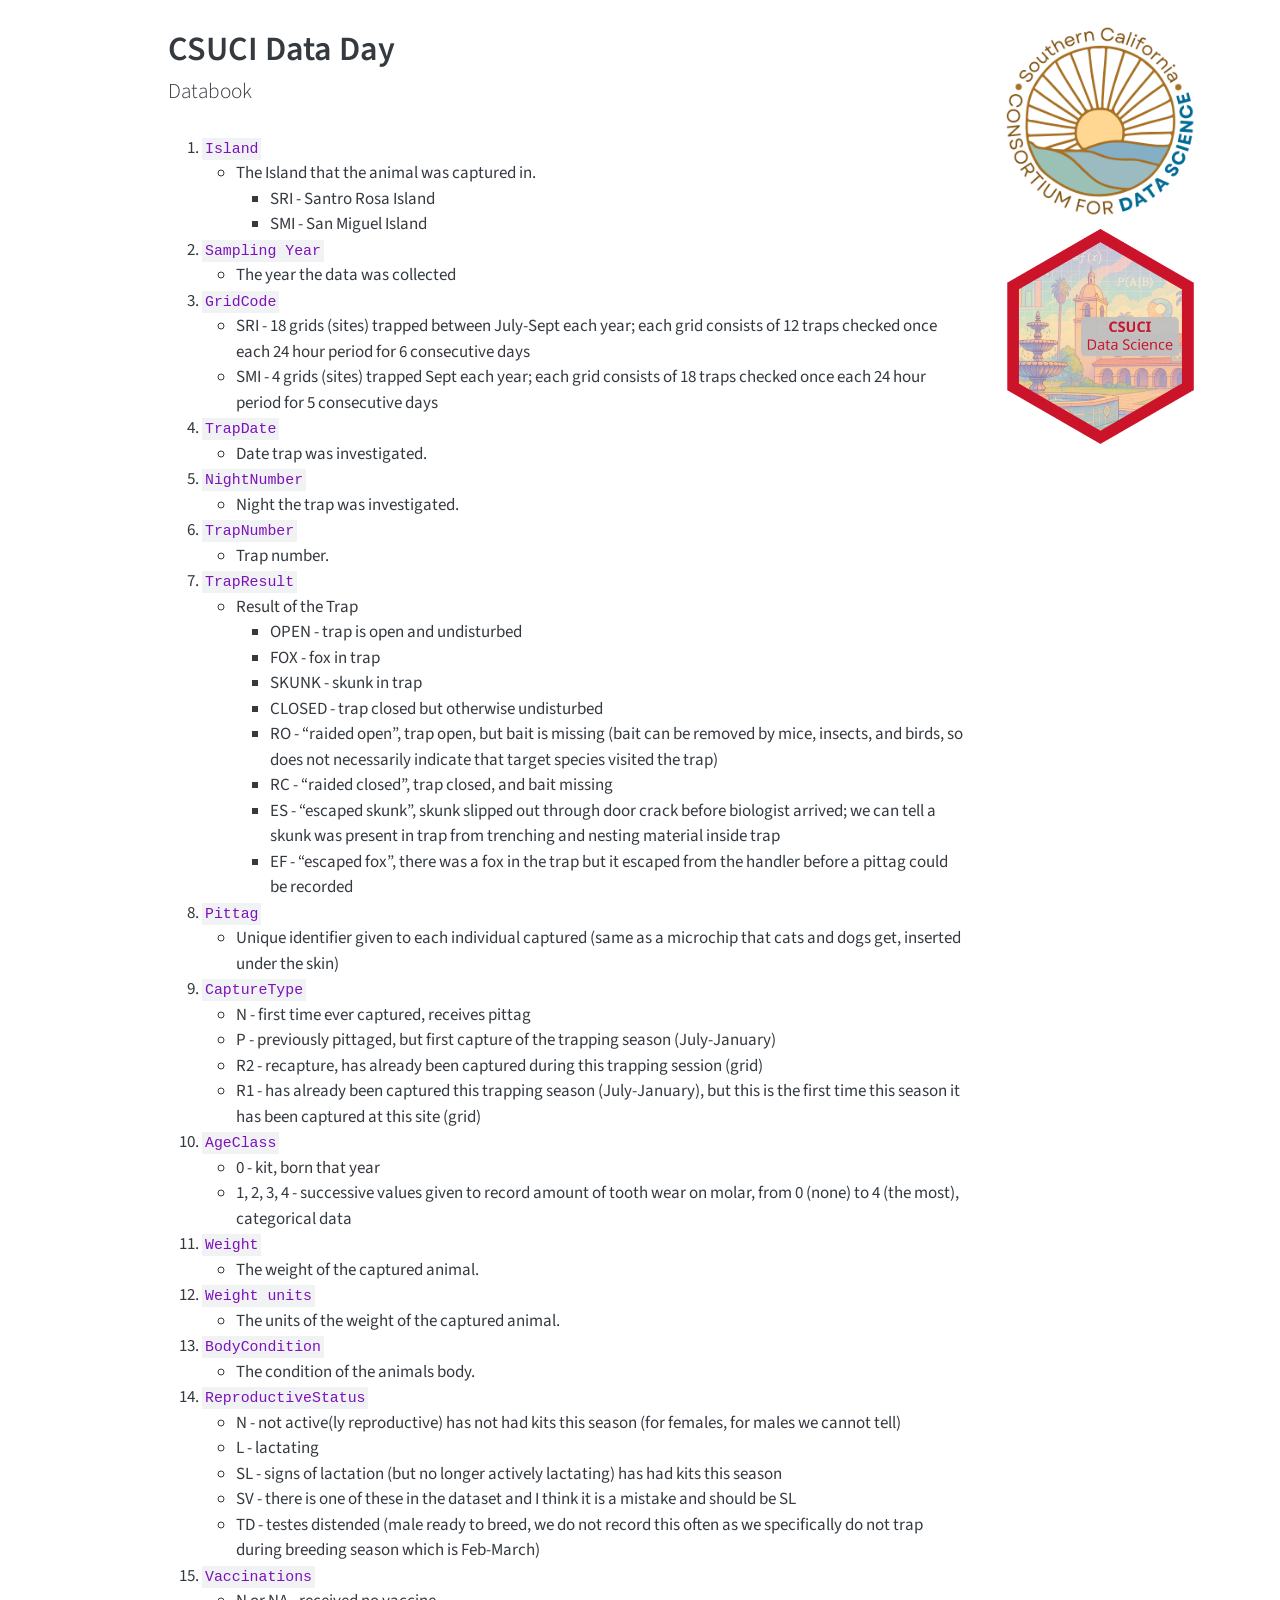
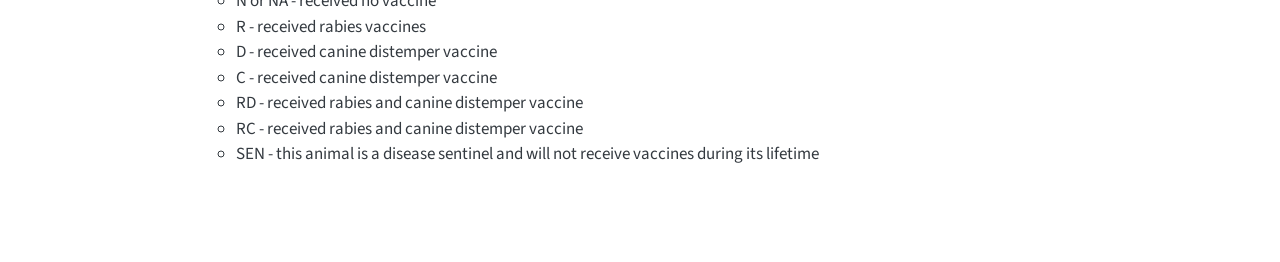
==== commit 51aab1ec: "Updates" ====
--- a/docs/databook.html
+++ b/docs/databook.html
@@ -137,7 +137,7 @@
 </ul></li>
 <li><code>NightNumber</code>
 <ul>
-<li>Night the trap was used.</li>
+<li>Night the trap was investigated.</li>
 </ul></li>
 <li><code>TrapNumber</code>
 <ul>
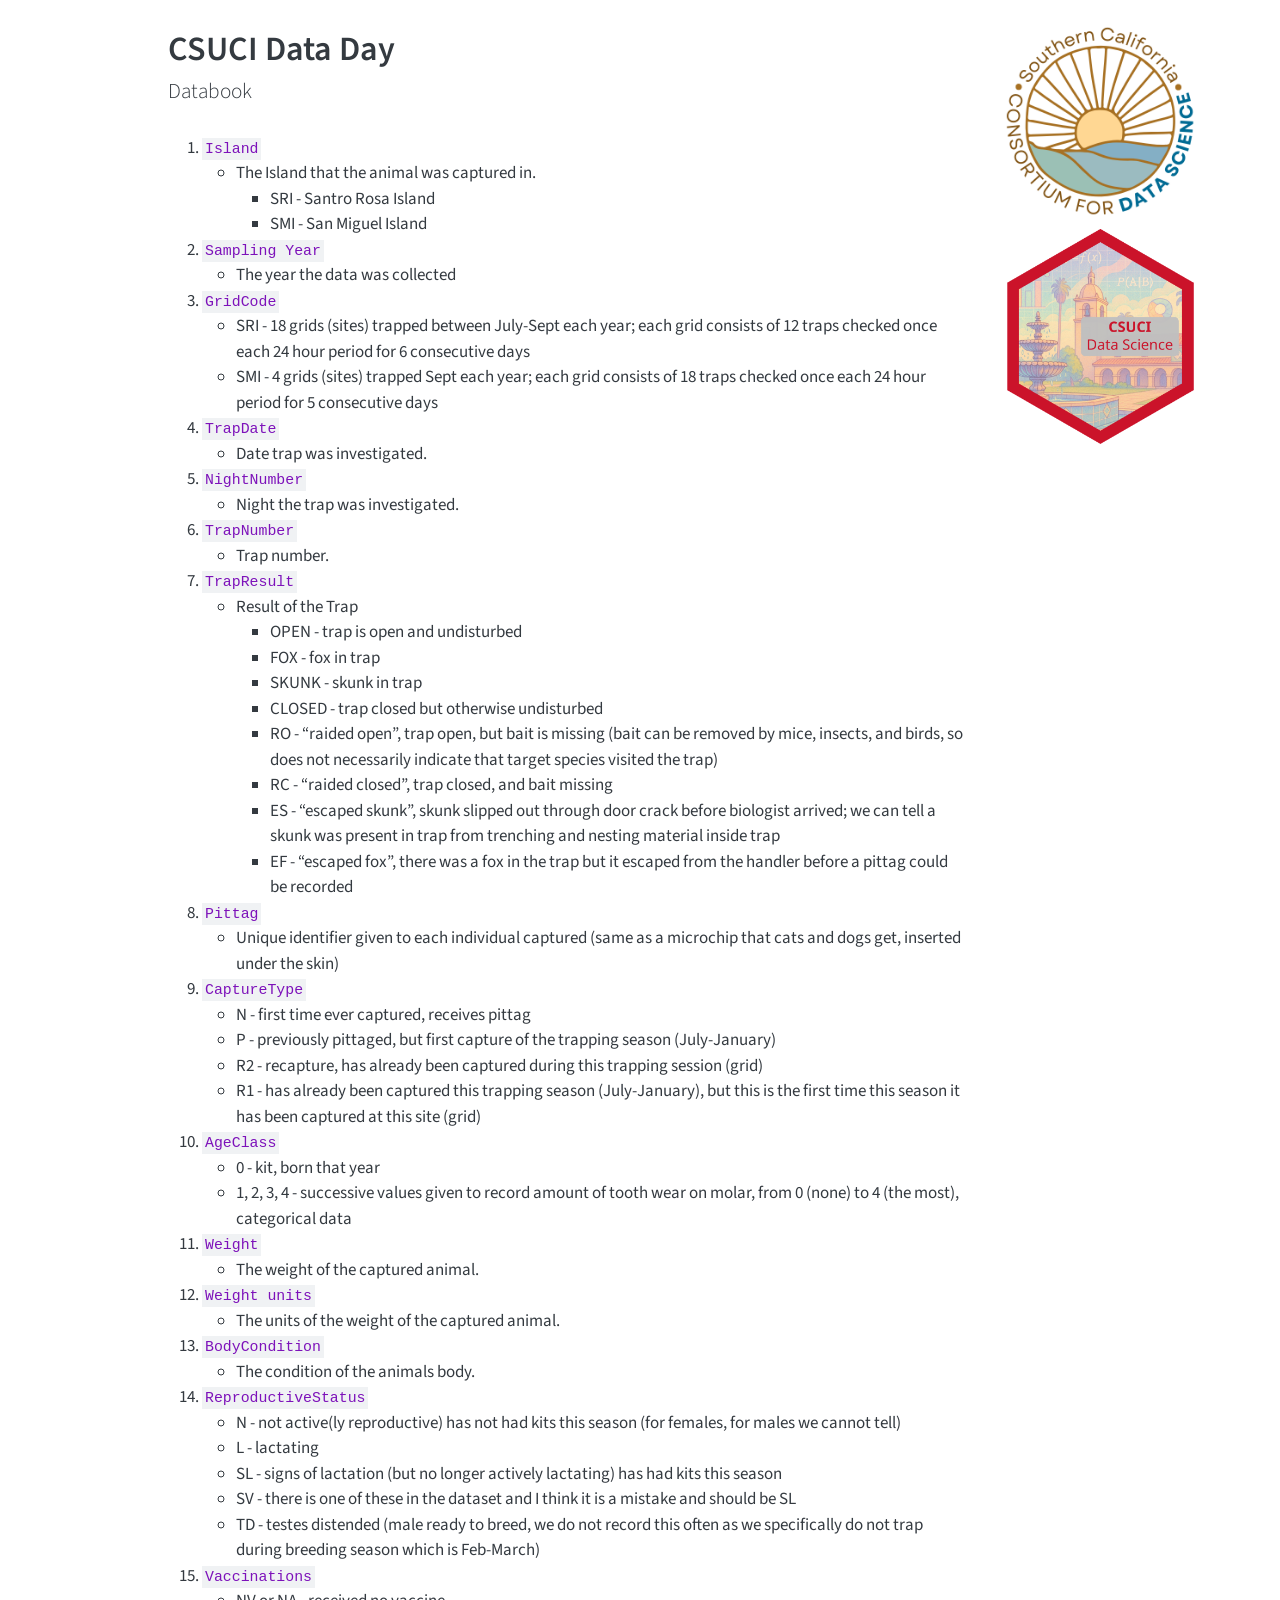
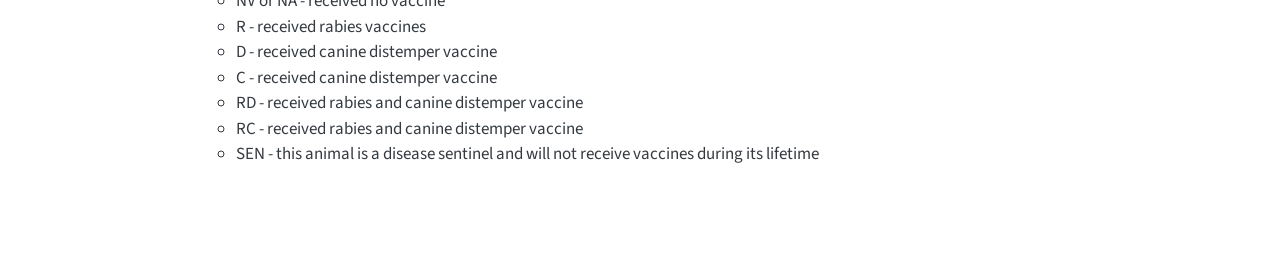
==== commit 90b13562: "Updates" ====
--- a/docs/databook.html
+++ b/docs/databook.html
@@ -195,7 +195,7 @@
 </ul></li>
 <li><code>Vaccinations</code>
 <ul>
-<li>N or NA - received no vaccine</li>
+<li>NV or NA - received no vaccine</li>
 <li>R - received rabies vaccines</li>
 <li>D - received canine distemper vaccine</li>
 <li>C - received canine distemper vaccine</li>
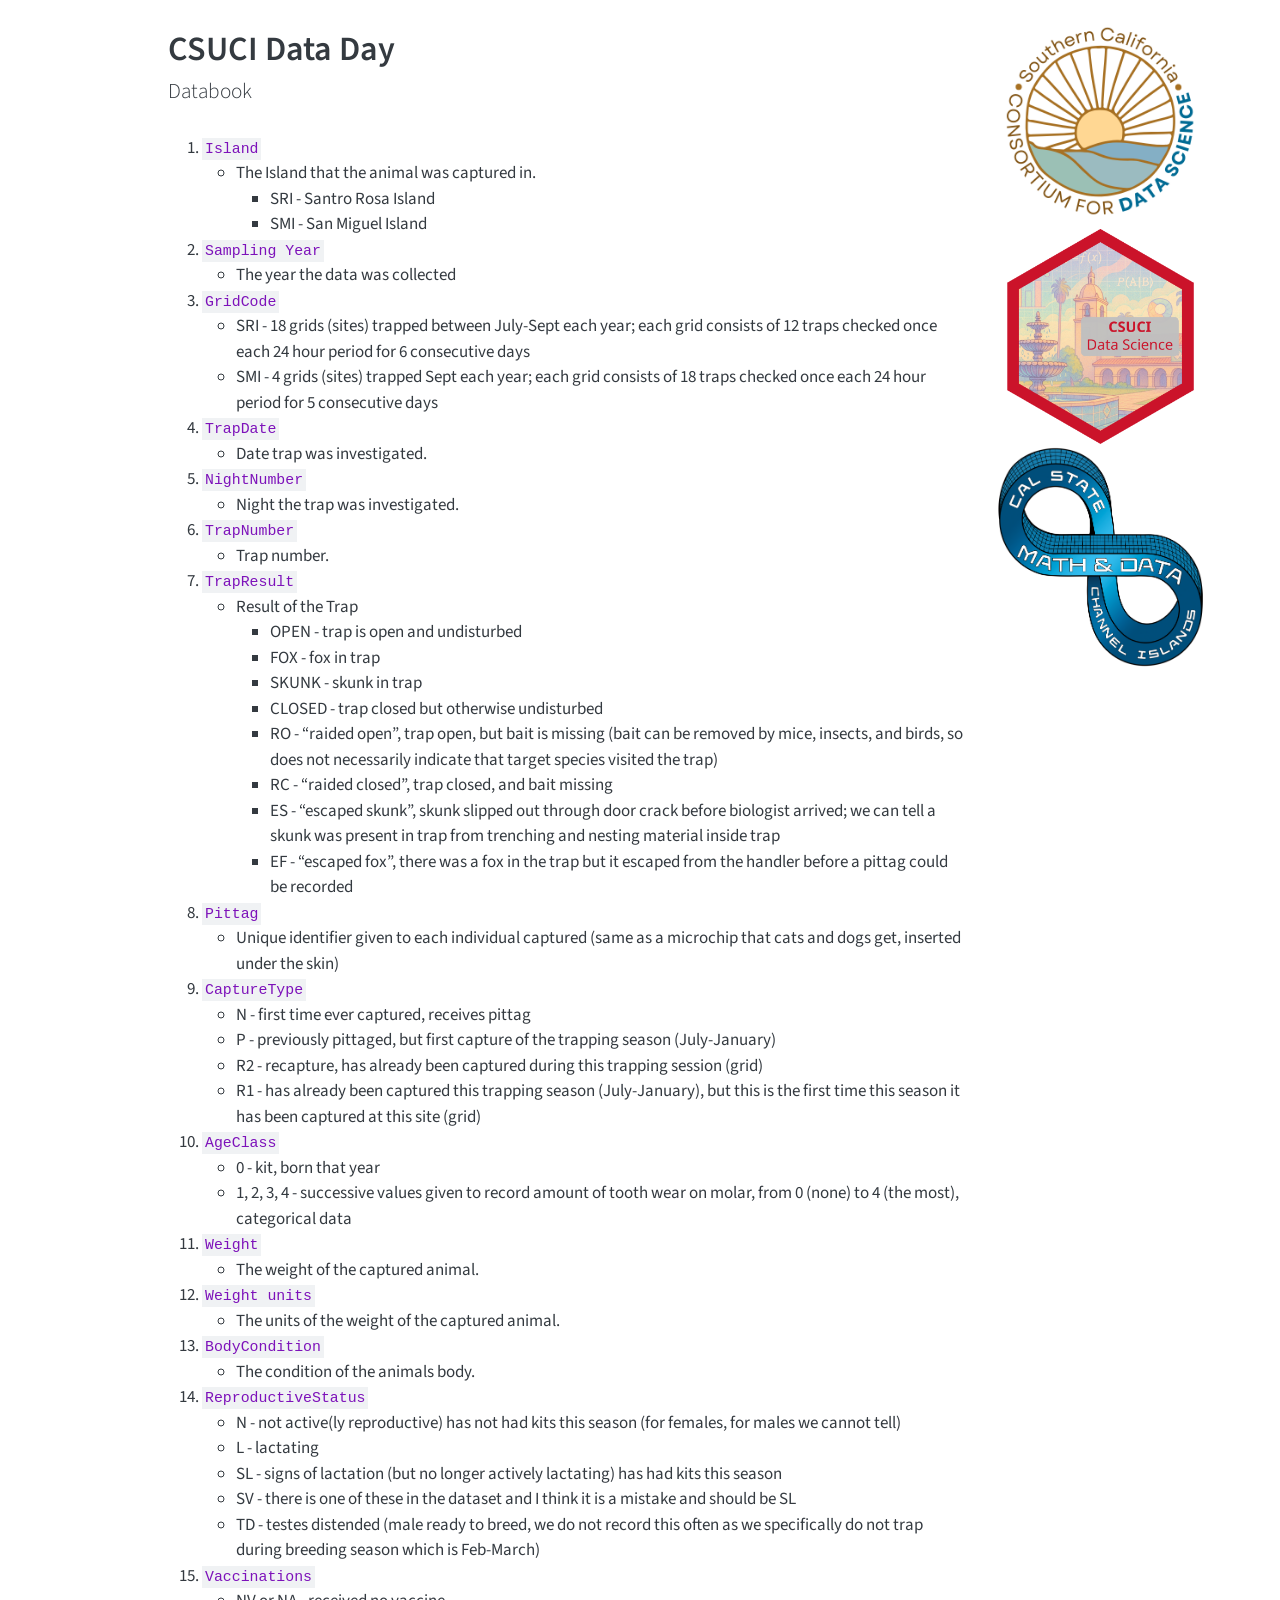
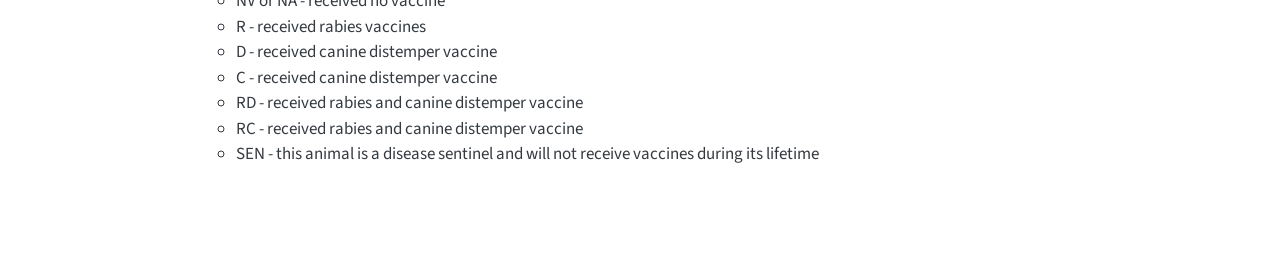
==== commit 5c120efb: "Updates" ====
--- a/docs/databook.html
+++ b/docs/databook.html
@@ -86,7 +86,7 @@
 <!-- sidebar -->
 <!-- margin-sidebar -->
     <div id="quarto-margin-sidebar" class="sidebar margin-sidebar"><div class="quarto-margin-header"><div class="margin-header-item">
-<p><img src="./img/SCCDS.png" class="img-fluid"> <img src="./img/csuci_ds2.png" class="img-fluid"></p>
+<p><img src="./img/SCCDS.png" class="img-fluid"> <img src="./img/csuci_ds2.png" class="img-fluid"> <img src="./img/MathLogo(Updated).png" class="img-fluid"></p>
 </div></div>
         
     </div>
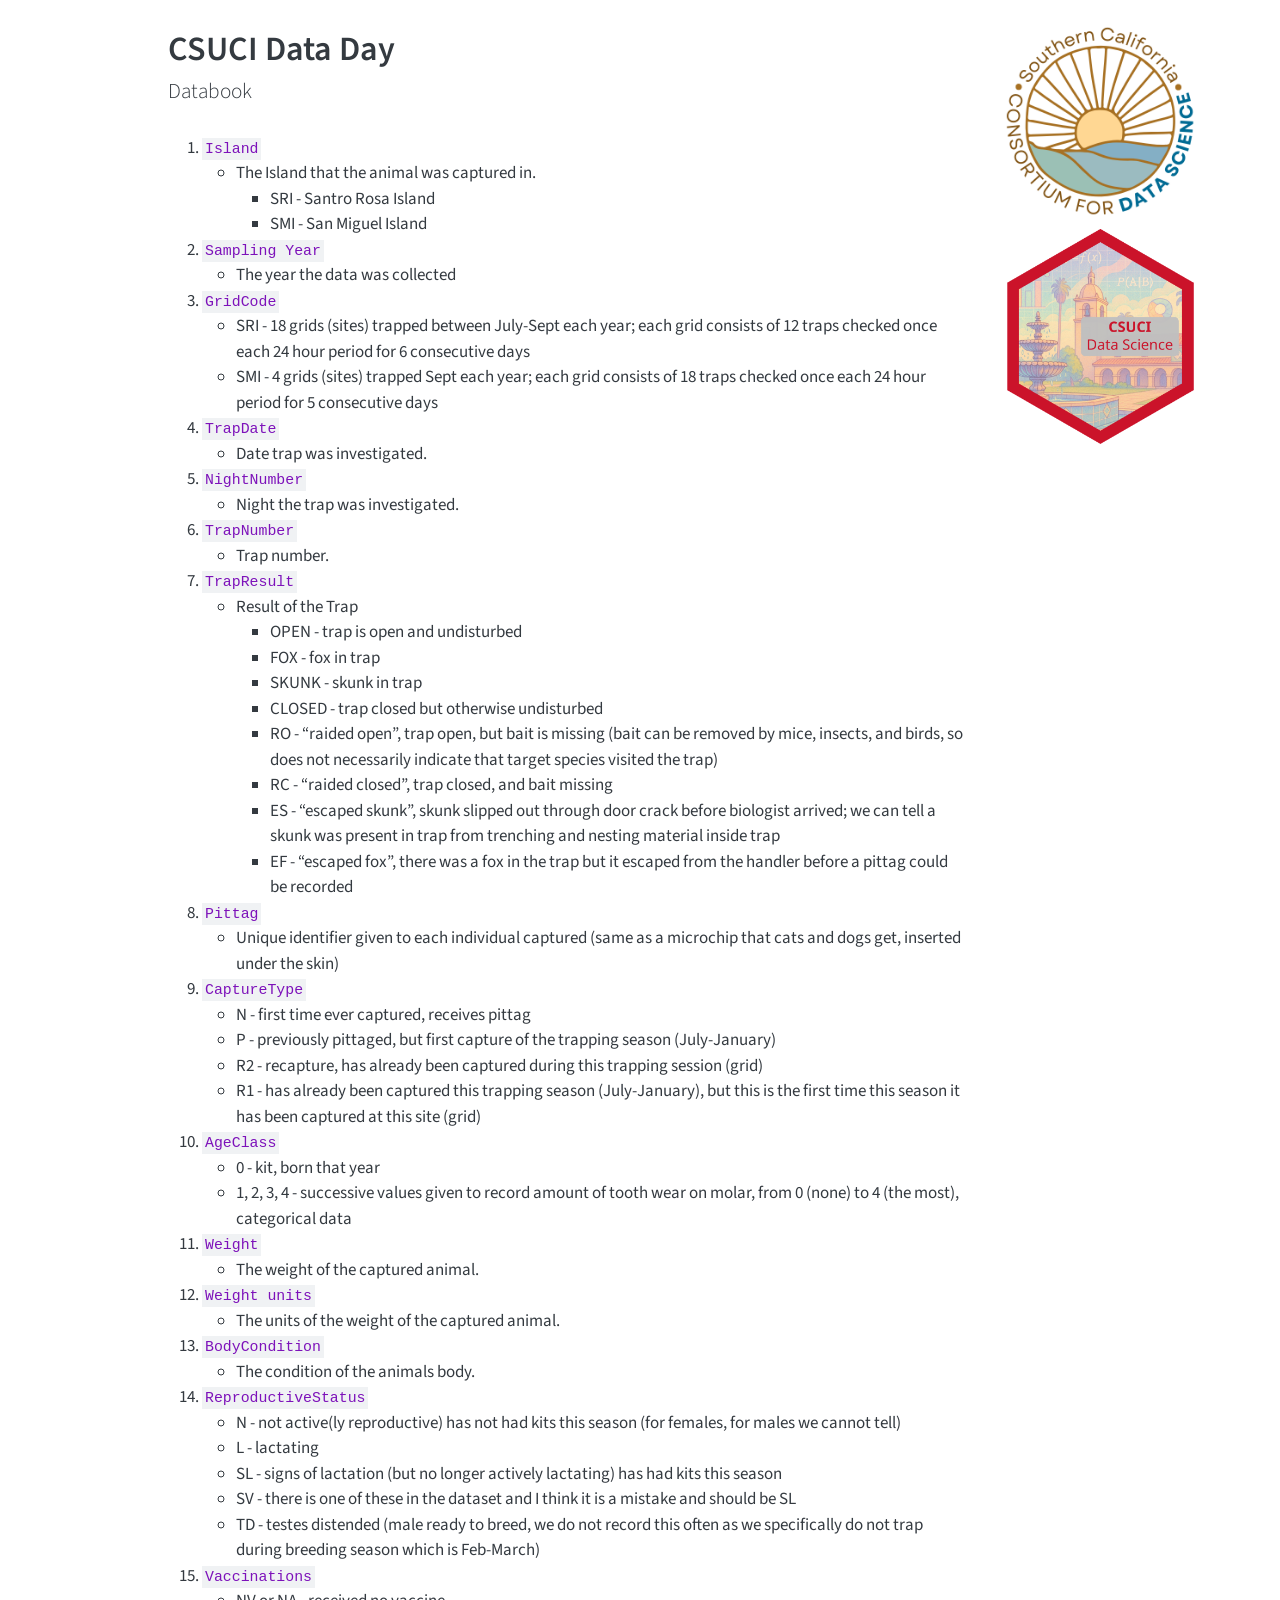
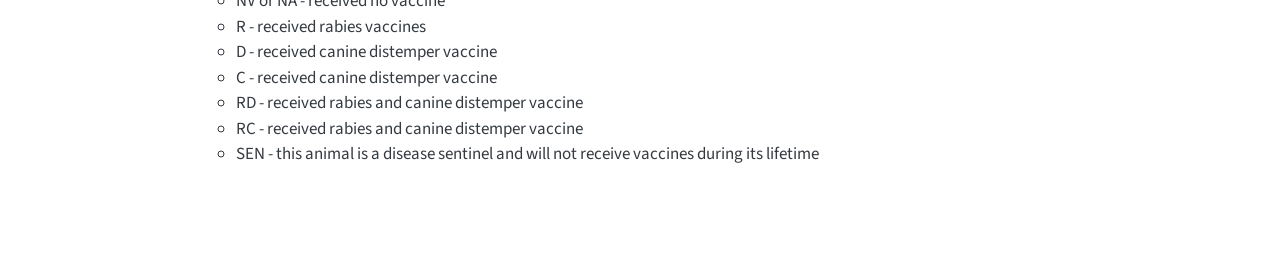
==== commit de4ec756: "Updates" ====
--- a/docs/databook.html
+++ b/docs/databook.html
@@ -86,7 +86,7 @@
 <!-- sidebar -->
 <!-- margin-sidebar -->
     <div id="quarto-margin-sidebar" class="sidebar margin-sidebar"><div class="quarto-margin-header"><div class="margin-header-item">
-<p><img src="./img/SCCDS.png" class="img-fluid"> <img src="./img/csuci_ds2.png" class="img-fluid"> <img src="./img/MathLogo(Updated).png" class="img-fluid"></p>
+<p><img src="./img/SCCDS.png" class="img-fluid"> <img src="./img/csuci_ds2.png" class="img-fluid"></p>
 </div></div>
         
     </div>
